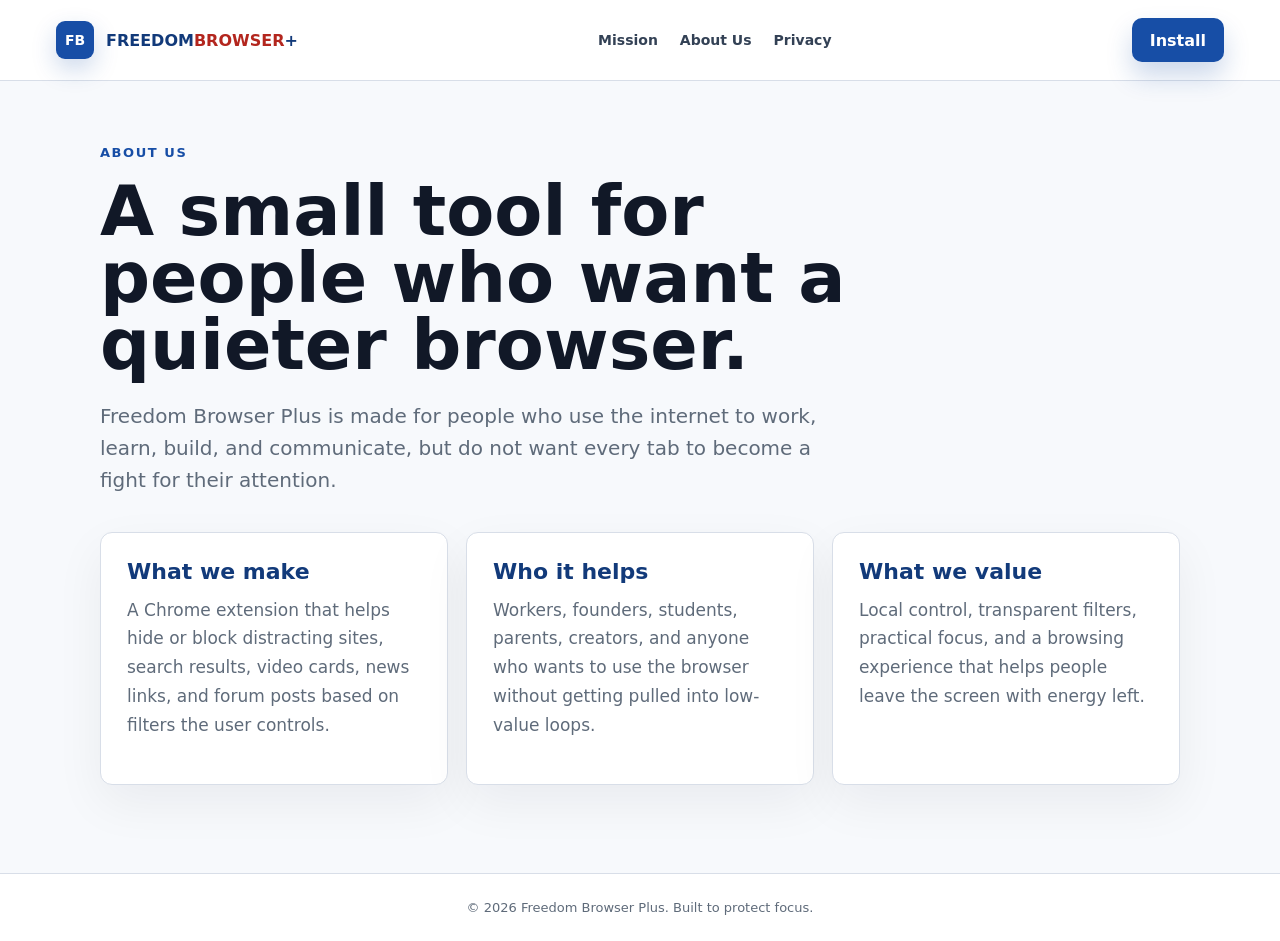
==== about.html @ 21bcc9f3 "Add Freedom Browser Plus website" ====
<!DOCTYPE html>
<html lang="en">
<head>
  <meta charset="UTF-8">
  <meta name="viewport" content="width=device-width, initial-scale=1.0">
  <title>About Us | Freedom Browser Plus</title>
  <link rel="stylesheet" href="styles.css">
</head>
<body>
  <div class="site-shell">
    <nav class="nav">
      <a class="brand" href="index.html" aria-label="Freedom Browser Plus home">
        <span class="brand-mark">FB</span>
        <span>Freedom<span>Browser</span>+</span>
      </a>
      <div class="nav-links" aria-label="Site navigation">
        <a href="mission.html">Mission</a>
        <a href="about.html">About Us</a>
        <a href="privacy.html">Privacy</a>
      </div>
      <button class="button" onclick="triggerInstall()">Install</button>
    </nav>

    <main class="page">
      <header class="page-header">
        <p class="eyebrow">About Us</p>
        <h1>A small tool for people who want a quieter browser.</h1>
        <p class="lead">
          Freedom Browser Plus is made for people who use the internet to work, learn, build, and communicate, but do not want every tab to become a fight for their attention.
        </p>
      </header>

      <section class="grid">
        <article class="card">
          <h2>What we make</h2>
          <p>A Chrome extension that helps hide or block distracting sites, search results, video cards, news links, and forum posts based on filters the user controls.</p>
        </article>
        <article class="card">
          <h2>Who it helps</h2>
          <p>Workers, founders, students, parents, creators, and anyone who wants to use the browser without getting pulled into low-value loops.</p>
        </article>
        <article class="card">
          <h2>What we value</h2>
          <p>Local control, transparent filters, practical focus, and a browsing experience that helps people leave the screen with energy left.</p>
        </article>
      </section>
    </main>

    <div id="install-success" class="modal" role="dialog" aria-modal="true" aria-labelledby="install-title">
      <div class="modal-card">
        <span class="brand-mark" style="margin: 0 auto;">FB</span>
        <h2 id="install-title">Almost Ready</h2>
        <p>Once the Chrome Web Store listing is live, this button should link directly to the published extension.</p>
        <button class="button" onclick="closeModal()">Close</button>
      </div>
    </div>

    <footer class="footer">&copy; 2026 Freedom Browser Plus. Built to protect focus.</footer>
  </div>
  <script src="script.js"></script>
</body>
</html>
---- styles.css ----
:root {
  --ink: #111827;
  --muted: #5f6b7a;
  --line: #d8dee8;
  --paper: #f7f9fc;
  --white: #ffffff;
  --blue: #174ea6;
  --blue-dark: #123a7a;
  --red: #b3261e;
}

* {
  box-sizing: border-box;
}

html {
  scroll-behavior: smooth;
}

body {
  margin: 0;
  min-height: 100vh;
  color: var(--ink);
  background: var(--paper);
  font-family: ui-sans-serif, system-ui, -apple-system, BlinkMacSystemFont, "Segoe UI", sans-serif;
  letter-spacing: 0;
}

a {
  color: inherit;
  text-decoration: none;
}

.site-shell {
  min-height: 100vh;
  display: flex;
  flex-direction: column;
}

.nav {
  position: sticky;
  top: 0;
  z-index: 10;
  display: flex;
  align-items: center;
  justify-content: space-between;
  gap: 24px;
  padding: 18px clamp(20px, 5vw, 56px);
  background: rgba(255, 255, 255, 0.94);
  border-bottom: 1px solid var(--line);
  backdrop-filter: blur(16px);
}

.brand {
  display: inline-flex;
  align-items: center;
  gap: 12px;
  font-weight: 900;
  color: var(--blue-dark);
  text-transform: uppercase;
}

.brand-mark {
  width: 38px;
  height: 38px;
  display: grid;
  place-items: center;
  border-radius: 9px;
  background: var(--blue);
  color: var(--white);
  font-size: 14px;
  box-shadow: 0 10px 25px rgba(23, 78, 166, 0.22);
}

.brand span span {
  color: var(--red);
}

.nav-links {
  display: flex;
  align-items: center;
  gap: 22px;
  color: #334155;
  font-size: 14px;
  font-weight: 750;
}

.nav-links a:hover {
  color: var(--blue);
}

.button {
  display: inline-flex;
  align-items: center;
  justify-content: center;
  min-height: 44px;
  padding: 0 18px;
  border: 0;
  border-radius: 10px;
  background: var(--blue);
  color: var(--white);
  font: inherit;
  font-weight: 850;
  cursor: pointer;
  box-shadow: 0 14px 26px rgba(23, 78, 166, 0.22);
  transition: transform 0.15s ease, background 0.15s ease;
}

.button:hover {
  background: var(--blue-dark);
  transform: translateY(-1px);
}

.button.secondary {
  background: var(--white);
  color: var(--blue-dark);
  border: 1px solid var(--line);
  box-shadow: none;
}

.home-main {
  flex: 1;
  display: flex;
  align-items: center;
  padding: clamp(54px, 8vw, 104px) clamp(20px, 5vw, 56px);
  background:
    linear-gradient(135deg, rgba(255, 255, 255, 0.96), rgba(247, 249, 252, 0.88) 44%, rgba(235, 241, 251, 0.94)),
    radial-gradient(circle at 12% 16%, rgba(23, 78, 166, 0.15), transparent 36%),
    radial-gradient(circle at 88% 20%, rgba(179, 38, 30, 0.1), transparent 32%);
}

.home-hero {
  width: min(1180px, 100%);
  margin: 0 auto;
  display: grid;
  grid-template-columns: minmax(0, 1fr) minmax(340px, 0.78fr);
  align-items: center;
  gap: clamp(34px, 7vw, 84px);
}

.home-copy {
  max-width: 720px;
}

.chrome-badge {
  display: inline-flex;
  align-items: center;
  min-height: 36px;
  margin: 0 0 22px;
  padding: 0 14px;
  border: 1px solid rgba(23, 78, 166, 0.18);
  border-radius: 999px;
  background: var(--white);
  color: var(--blue-dark);
  font-size: 13px;
  font-weight: 900;
  letter-spacing: 0.08em;
  text-transform: uppercase;
  box-shadow: 0 12px 30px rgba(15, 23, 42, 0.06);
}

.eyebrow {
  margin: 0 0 18px;
  color: var(--blue);
  font-size: 13px;
  font-weight: 900;
  letter-spacing: 0.12em;
  text-transform: uppercase;
}

h1 {
  margin: 0;
  font-size: clamp(44px, 8vw, 84px);
  line-height: 0.96;
  letter-spacing: 0;
}

.hero-copy {
  max-width: 660px;
  margin: 26px 0 34px;
  color: var(--muted);
  font-size: clamp(18px, 2.5vw, 22px);
  line-height: 1.55;
}

.install-button {
  min-height: 82px;
  padding: 0 clamp(38px, 7vw, 86px);
  border-radius: 18px;
  background: var(--red);
  font-size: clamp(22px, 3vw, 34px);
  text-transform: uppercase;
  box-shadow: 0 24px 48px rgba(179, 38, 30, 0.3);
}

.install-button:hover {
  background: #951f19;
}

.trust-row {
  display: flex;
  flex-wrap: wrap;
  gap: 10px;
  margin-top: 22px;
  color: #475569;
  font-size: 14px;
  font-weight: 800;
}

.trust-row span {
  padding: 9px 12px;
  border: 1px solid rgba(148, 163, 184, 0.38);
  border-radius: 999px;
  background: rgba(255, 255, 255, 0.74);
}

.extension-preview {
  position: relative;
  padding: 18px;
  border: 1px solid rgba(148, 163, 184, 0.36);
  border-radius: 26px;
  background: rgba(255, 255, 255, 0.7);
  box-shadow: 0 32px 90px rgba(15, 23, 42, 0.13);
}

.browser-bar {
  display: grid;
  grid-template-columns: 10px 10px 10px 1fr;
  align-items: center;
  gap: 8px;
  min-height: 42px;
  padding: 0 12px;
  border-radius: 16px 16px 0 0;
  background: #e8edf5;
  color: #64748b;
  font-size: 12px;
  font-weight: 800;
}

.browser-bar span {
  width: 10px;
  height: 10px;
  border-radius: 50%;
  background: #ef4444;
}

.browser-bar span:nth-child(2) {
  background: #f59e0b;
}

.browser-bar span:nth-child(3) {
  background: #22c55e;
}

.browser-bar div {
  min-width: 0;
  margin-left: 8px;
  padding: 8px 12px;
  border-radius: 999px;
  background: rgba(255, 255, 255, 0.86);
  overflow: hidden;
  text-overflow: ellipsis;
  white-space: nowrap;
}

.preview-panel {
  padding: 24px;
  border-radius: 0 0 16px 16px;
  background: var(--white);
}

.preview-header {
  display: flex;
  align-items: center;
  gap: 14px;
  padding-bottom: 18px;
  border-bottom: 1px solid var(--line);
}

.preview-header strong,
.preview-header small {
  display: block;
}

.preview-header strong {
  font-size: 18px;
}

.preview-header small {
  margin-top: 3px;
  color: var(--muted);
  font-weight: 750;
}

.status-line {
  display: flex;
  justify-content: space-between;
  align-items: center;
  margin: 20px 0;
  padding: 16px;
  border-radius: 14px;
  background: #eef5ff;
  color: var(--blue-dark);
  font-weight: 900;
}

.status-line strong {
  padding: 6px 10px;
  border-radius: 999px;
  background: #d7fbe8;
  color: #166534;
}

.filter-list {
  display: grid;
  gap: 10px;
}

.filter-list p {
  margin: 0;
  padding: 13px 14px;
  border: 1px solid var(--line);
  border-radius: 12px;
  color: #334155;
  font-weight: 750;
}

.preview-button {
  width: 100%;
  min-height: 48px;
  margin-top: 18px;
  border: 0;
  border-radius: 12px;
  background: var(--blue);
  color: var(--white);
  font: inherit;
  font-weight: 900;
}

.page {
  width: min(1080px, calc(100% - 40px));
  margin: 0 auto;
  padding: 64px 0 88px;
}

.page-header {
  max-width: 760px;
  margin-bottom: 36px;
}

.page-header h1 {
  font-size: clamp(42px, 6vw, 70px);
}

.lead {
  color: var(--muted);
  font-size: 20px;
  line-height: 1.6;
}

.grid {
  display: grid;
  grid-template-columns: repeat(3, minmax(0, 1fr));
  gap: 18px;
}

.card {
  padding: 26px;
  border: 1px solid var(--line);
  border-radius: 12px;
  background: var(--white);
  box-shadow: 0 18px 50px rgba(15, 23, 42, 0.06);
}

.card h2,
.card h3 {
  margin: 0 0 12px;
  color: var(--blue-dark);
  font-size: 22px;
}

.card p,
.prose p {
  margin: 0 0 18px;
  color: var(--muted);
  font-size: 17px;
  line-height: 1.7;
}

.prose {
  max-width: 820px;
}

.feature-list {
  display: grid;
  gap: 14px;
  margin-top: 24px;
}

.feature-list div {
  padding: 18px 20px;
  border-left: 5px solid var(--blue);
  background: var(--white);
  border-radius: 10px;
  color: #334155;
  font-weight: 700;
}

.modal {
  position: fixed;
  inset: 0;
  display: none;
  align-items: center;
  justify-content: center;
  padding: 20px;
  background: rgba(15, 23, 42, 0.72);
  z-index: 20;
}

.modal.open {
  display: flex;
}

.modal-card {
  width: min(520px, 100%);
  padding: 32px;
  border-radius: 16px;
  background: var(--white);
  text-align: center;
  box-shadow: 0 30px 90px rgba(0, 0, 0, 0.28);
}

.modal-card h2 {
  margin: 16px 0 8px;
  color: var(--blue-dark);
  font-size: 32px;
}

.modal-card p {
  color: var(--muted);
  line-height: 1.6;
}

.footer {
  margin-top: auto;
  padding: 26px 20px;
  border-top: 1px solid var(--line);
  background: var(--white);
  color: var(--muted);
  text-align: center;
  font-size: 13px;
}

@media (max-width: 760px) {
  .nav {
    align-items: flex-start;
    flex-direction: column;
  }

  .nav-links {
    width: 100%;
    justify-content: space-between;
    gap: 10px;
  }

  .nav .button {
    width: 100%;
  }

  .grid {
    grid-template-columns: 1fr;
  }

  .home-hero {
    grid-template-columns: 1fr;
  }

  .install-button {
    width: 100%;
  }

  .extension-preview {
    padding: 12px;
    border-radius: 20px;
  }

  .preview-panel {
    padding: 18px;
  }
}
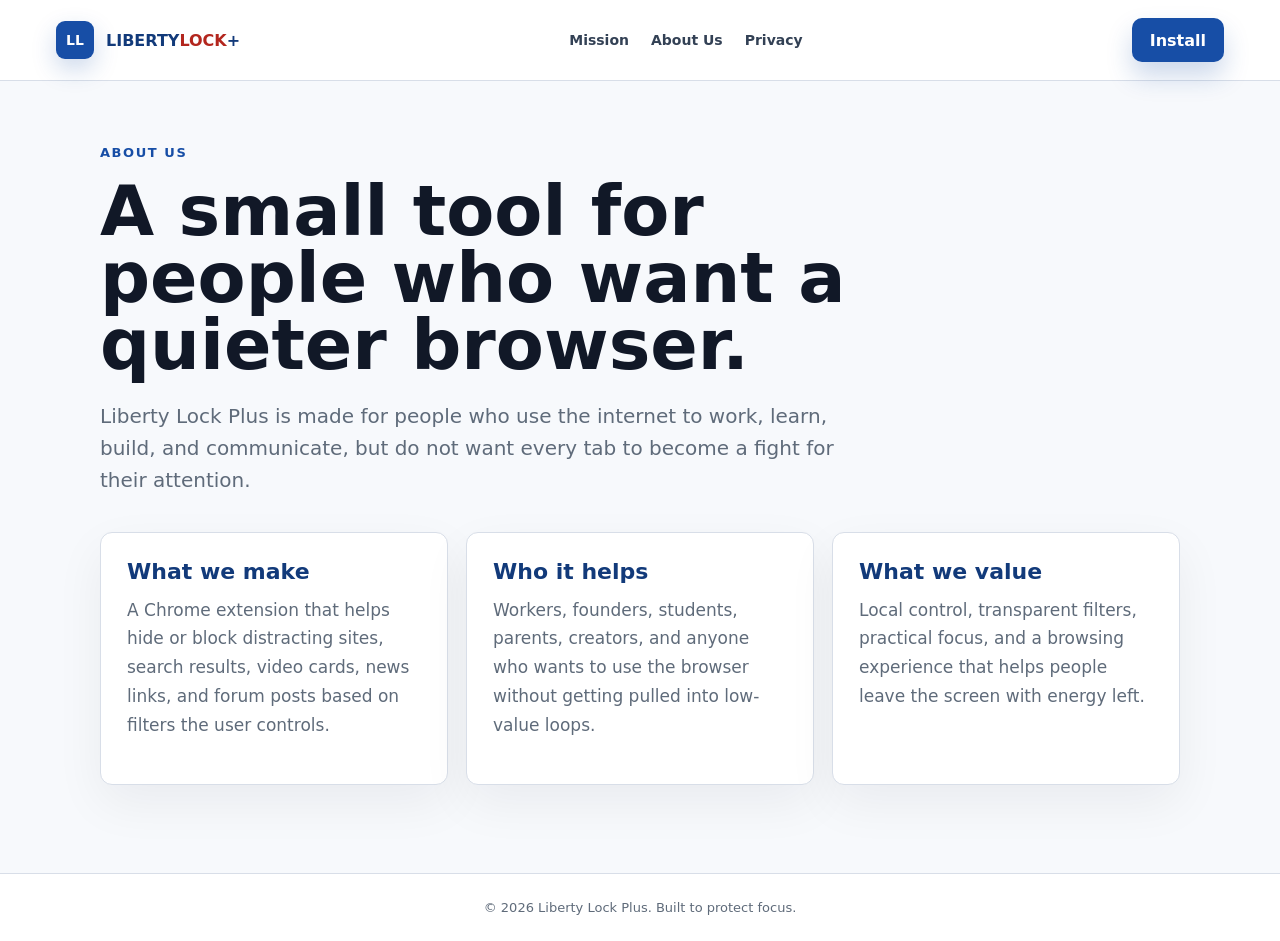
==== commit bc85a5d2: "Rebrand site to Liberty Lock Plus" ====
--- a/about.html
+++ b/about.html
@@ -3,15 +3,15 @@
 <head>
   <meta charset="UTF-8">
   <meta name="viewport" content="width=device-width, initial-scale=1.0">
-  <title>About Us | Freedom Browser Plus</title>
+  <title>About Us | Liberty Lock Plus</title>
   <link rel="stylesheet" href="styles.css">
 </head>
 <body>
   <div class="site-shell">
     <nav class="nav">
-      <a class="brand" href="index.html" aria-label="Freedom Browser Plus home">
-        <span class="brand-mark">FB</span>
-        <span>Freedom<span>Browser</span>+</span>
+      <a class="brand" href="index.html" aria-label="Liberty Lock Plus home">
+        <span class="brand-mark">LL</span>
+        <span>Liberty<span>Lock</span>+</span>
       </a>
       <div class="nav-links" aria-label="Site navigation">
         <a href="mission.html">Mission</a>
@@ -26,7 +26,7 @@
         <p class="eyebrow">About Us</p>
         <h1>A small tool for people who want a quieter browser.</h1>
         <p class="lead">
-          Freedom Browser Plus is made for people who use the internet to work, learn, build, and communicate, but do not want every tab to become a fight for their attention.
+          Liberty Lock Plus is made for people who use the internet to work, learn, build, and communicate, but do not want every tab to become a fight for their attention.
         </p>
       </header>
 
@@ -48,14 +48,14 @@
 
     <div id="install-success" class="modal" role="dialog" aria-modal="true" aria-labelledby="install-title">
       <div class="modal-card">
-        <span class="brand-mark" style="margin: 0 auto;">FB</span>
+        <span class="brand-mark" style="margin: 0 auto;">LL</span>
         <h2 id="install-title">Almost Ready</h2>
         <p>Once the Chrome Web Store listing is live, this button should link directly to the published extension.</p>
         <button class="button" onclick="closeModal()">Close</button>
       </div>
     </div>
 
-    <footer class="footer">&copy; 2026 Freedom Browser Plus. Built to protect focus.</footer>
+    <footer class="footer">&copy; 2026 Liberty Lock Plus. Built to protect focus.</footer>
   </div>
   <script src="script.js"></script>
 </body>
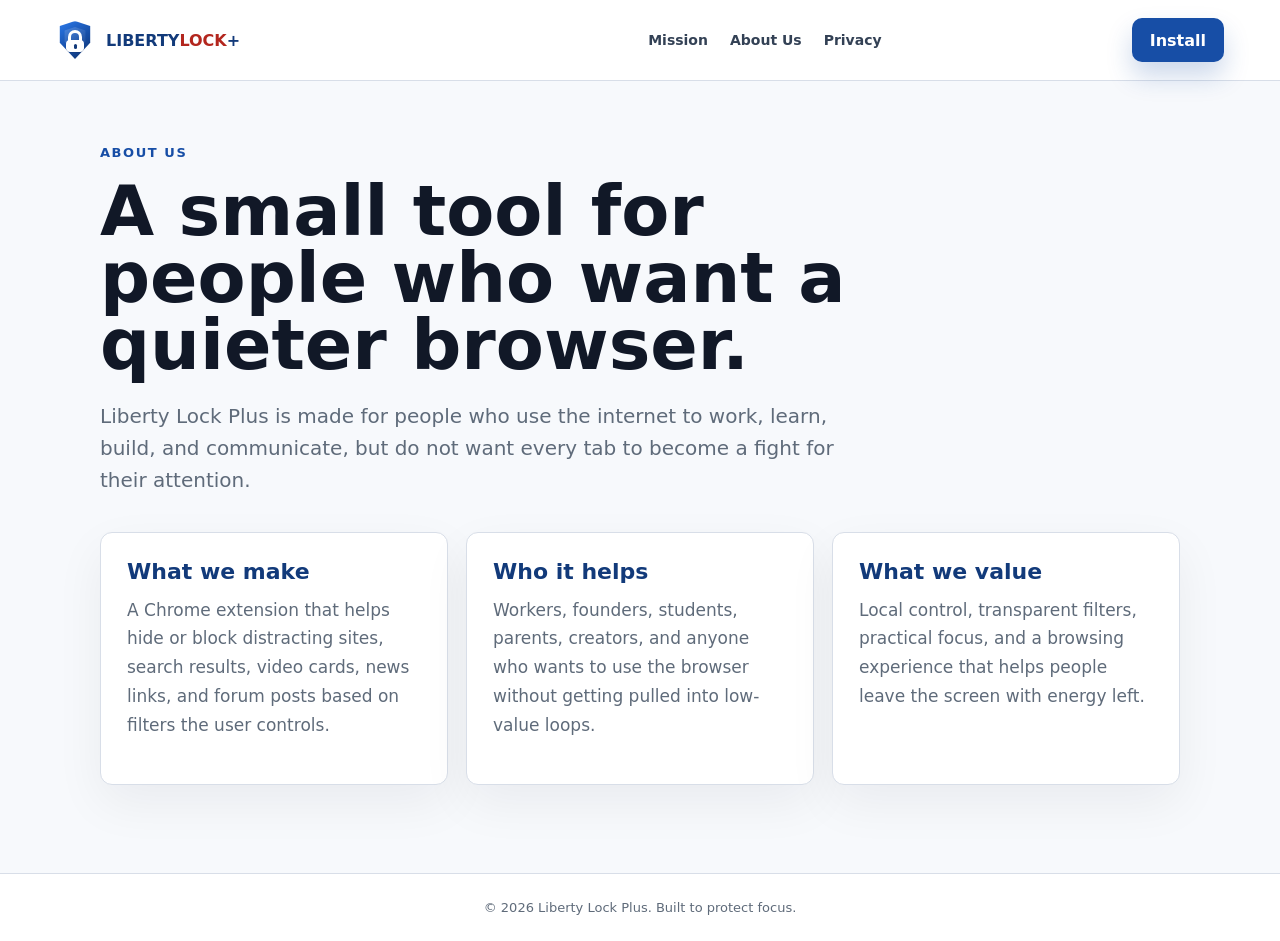
==== commit 054b657e: "Refine logo nav and CTA layout" ====
--- a/about.html
+++ b/about.html
@@ -10,7 +10,7 @@
   <div class="site-shell">
     <nav class="nav">
       <a class="brand" href="index.html" aria-label="Liberty Lock Plus home">
-        <span class="brand-mark">LL</span>
+        <span class="brand-mark" aria-hidden="true"><span class="logo-shackle"></span><span class="logo-body"></span></span>
         <span>Liberty<span>Lock</span>+</span>
       </a>
       <div class="nav-links" aria-label="Site navigation">
@@ -48,7 +48,7 @@
 
     <div id="install-success" class="modal" role="dialog" aria-modal="true" aria-labelledby="install-title">
       <div class="modal-card">
-        <span class="brand-mark" style="margin: 0 auto;">LL</span>
+        <span class="brand-mark modal-logo" aria-hidden="true"><span class="logo-shackle"></span><span class="logo-body"></span></span>
         <h2 id="install-title">Almost Ready</h2>
         <p>Once the Chrome Web Store listing is live, this button should link directly to the published extension.</p>
         <button class="button" onclick="closeModal()">Close</button>
--- a/styles.css
+++ b/styles.css
@@ -9,6 +9,32 @@
   --red: #b3261e;
 }
 
+@keyframes shaderDrift {
+  0% {
+    transform: translate3d(-3%, -2%, 0) scale(1) rotate(0deg);
+  }
+
+  50% {
+    transform: translate3d(4%, 3%, 0) scale(1.08) rotate(8deg);
+  }
+
+  100% {
+    transform: translate3d(-3%, -2%, 0) scale(1) rotate(0deg);
+  }
+}
+
+@keyframes shaderPulse {
+  0%, 100% {
+    opacity: 0.58;
+    filter: blur(34px) saturate(1.15);
+  }
+
+  50% {
+    opacity: 0.82;
+    filter: blur(42px) saturate(1.35);
+  }
+}
+
 * {
   box-sizing: border-box;
 }
@@ -43,7 +69,7 @@
   z-index: 10;
   display: flex;
   align-items: center;
-  justify-content: space-between;
+  justify-content: flex-start;
   gap: 24px;
   padding: 18px clamp(20px, 5vw, 56px);
   background: rgba(255, 255, 255, 0.94);
@@ -61,15 +87,68 @@
 }
 
 .brand-mark {
+  position: relative;
   width: 38px;
   height: 38px;
-  display: grid;
-  place-items: center;
-  border-radius: 9px;
-  background: var(--blue);
-  color: var(--white);
-  font-size: 14px;
-  box-shadow: 0 10px 25px rgba(23, 78, 166, 0.22);
+  display: inline-block;
+  flex: 0 0 auto;
+  border-radius: 13px 13px 16px 16px;
+  background:
+    linear-gradient(145deg, #2d7df0 0%, #174ea6 54%, #0f2f66 100%);
+  clip-path: polygon(50% 0, 90% 13%, 90% 57%, 50% 100%, 10% 57%, 10% 13%);
+  box-shadow:
+    0 12px 26px rgba(23, 78, 166, 0.28),
+    inset 0 1px 0 rgba(255, 255, 255, 0.35);
+}
+
+.brand-mark::after {
+  content: "";
+  position: absolute;
+  inset: 6px;
+  border-radius: 9px 9px 13px 13px;
+  background:
+    linear-gradient(145deg, rgba(255, 255, 255, 0.18), rgba(255, 255, 255, 0));
+  clip-path: inherit;
+}
+
+.logo-shackle {
+  position: absolute;
+  left: 12px;
+  top: 9px;
+  z-index: 1;
+  width: 14px;
+  height: 14px;
+  border: 3px solid #ffffff;
+  border-bottom: 0;
+  border-radius: 10px 10px 0 0;
+}
+
+.logo-body {
+  position: absolute;
+  left: 10px;
+  top: 19px;
+  z-index: 2;
+  width: 18px;
+  height: 12px;
+  border-radius: 4px;
+  background: #ffffff;
+  box-shadow: 0 1px 0 rgba(15, 23, 42, 0.12);
+}
+
+.logo-body::after {
+  content: "";
+  position: absolute;
+  left: 8px;
+  top: 4px;
+  width: 3px;
+  height: 5px;
+  border-radius: 999px;
+  background: var(--blue-dark);
+}
+
+.modal-logo {
+  display: block;
+  margin: 0 auto;
 }
 
 .brand span span {
@@ -80,9 +159,14 @@
   display: flex;
   align-items: center;
   gap: 22px;
+  margin-left: clamp(180px, 30vw, 500px);
   color: #334155;
   font-size: 14px;
   font-weight: 750;
+}
+
+.nav > .button {
+  margin-left: auto;
 }
 
 .nav-links a:hover {
@@ -119,17 +203,103 @@
 }
 
 .home-main {
+  position: relative;
   flex: 1;
   display: flex;
   align-items: center;
   padding: clamp(54px, 8vw, 104px) clamp(20px, 5vw, 56px);
+  overflow: hidden;
   background:
-    linear-gradient(135deg, rgba(255, 255, 255, 0.96), rgba(247, 249, 252, 0.88) 44%, rgba(235, 241, 251, 0.94)),
-    radial-gradient(circle at 12% 16%, rgba(23, 78, 166, 0.15), transparent 36%),
-    radial-gradient(circle at 88% 20%, rgba(179, 38, 30, 0.1), transparent 32%);
+    linear-gradient(135deg, rgba(255, 255, 255, 0.9), rgba(247, 249, 252, 0.74) 44%, rgba(228, 237, 251, 0.88)),
+    #f7f9fc;
+}
+
+.home-main::after {
+  content: "";
+  position: absolute;
+  inset: 0;
+  z-index: 0;
+  pointer-events: none;
+  background-image:
+    linear-gradient(rgba(255, 255, 255, 0.42) 1px, transparent 1px),
+    linear-gradient(90deg, rgba(255, 255, 255, 0.36) 1px, transparent 1px);
+  background-size: 42px 42px;
+  mask-image: linear-gradient(90deg, transparent, #000 16%, #000 84%, transparent);
+}
+
+.shader-field {
+  position: absolute;
+  inset: -18% -12%;
+  z-index: 0;
+  pointer-events: none;
+  background:
+    radial-gradient(circle at 18% 28%, rgba(23, 78, 166, 0.2), transparent 26%),
+    radial-gradient(circle at 76% 18%, rgba(179, 38, 30, 0.17), transparent 24%),
+    radial-gradient(circle at 62% 78%, rgba(24, 125, 107, 0.18), transparent 30%);
+}
+
+.shader-field::before {
+  content: "";
+  position: absolute;
+  inset: 12% 8%;
+  border-radius: 48% 52% 42% 58%;
+  background:
+    conic-gradient(from 130deg at 50% 50%,
+      rgba(23, 78, 166, 0.52),
+      rgba(58, 119, 218, 0.26),
+      rgba(255, 255, 255, 0.16),
+      rgba(179, 38, 30, 0.36),
+      rgba(24, 125, 107, 0.32),
+      rgba(23, 78, 166, 0.52));
+  animation: shaderDrift 18s ease-in-out infinite, shaderPulse 8s ease-in-out infinite;
+  mix-blend-mode: multiply;
+}
+
+.shader-layer {
+  position: absolute;
+  border-radius: 999px;
+  filter: blur(38px);
+  opacity: 0.72;
+  animation: shaderDrift 16s ease-in-out infinite;
+}
+
+.layer-one {
+  width: 46vw;
+  height: 46vw;
+  min-width: 360px;
+  min-height: 360px;
+  left: 1%;
+  top: 4%;
+  background: rgba(23, 78, 166, 0.32);
+}
+
+.layer-two {
+  width: 36vw;
+  height: 36vw;
+  min-width: 280px;
+  min-height: 280px;
+  right: 6%;
+  top: 12%;
+  background: rgba(179, 38, 30, 0.24);
+  animation-duration: 21s;
+  animation-delay: -5s;
+}
+
+.layer-three {
+  width: 40vw;
+  height: 40vw;
+  min-width: 300px;
+  min-height: 300px;
+  right: 22%;
+  bottom: -12%;
+  background: rgba(25, 127, 104, 0.22);
+  animation-duration: 24s;
+  animation-delay: -9s;
 }
 
 .home-hero {
+  position: relative;
+  z-index: 1;
   width: min(1180px, 100%);
   margin: 0 auto;
   display: grid;
@@ -140,6 +310,12 @@
 
 .home-copy {
   max-width: 720px;
+  padding: clamp(22px, 3vw, 34px);
+  border: 1px solid rgba(255, 255, 255, 0.62);
+  border-radius: 28px;
+  background: rgba(255, 255, 255, 0.42);
+  box-shadow: 0 28px 80px rgba(15, 23, 42, 0.1);
+  backdrop-filter: blur(20px);
 }
 
 .chrome-badge {
@@ -184,17 +360,26 @@
 }
 
 .install-button {
+  width: 100%;
   min-height: 82px;
-  padding: 0 clamp(38px, 7vw, 86px);
+  padding: 0 clamp(24px, 5vw, 56px);
   border-radius: 18px;
-  background: var(--red);
-  font-size: clamp(22px, 3vw, 34px);
-  text-transform: uppercase;
-  box-shadow: 0 24px 48px rgba(179, 38, 30, 0.3);
+  background:
+    linear-gradient(135deg, #1a73e8, var(--blue-dark));
+  font-size: clamp(22px, 3vw, 32px);
+  box-shadow: 0 24px 48px rgba(23, 78, 166, 0.3);
 }
 
 .install-button:hover {
-  background: #951f19;
+  background:
+    linear-gradient(135deg, #155ab6, #0f2f66);
+}
+
+.cta-note {
+  margin: 14px 0 0;
+  color: #475569;
+  font-size: 14px;
+  font-weight: 750;
 }
 
 .trust-row {
@@ -219,8 +404,9 @@
   padding: 18px;
   border: 1px solid rgba(148, 163, 184, 0.36);
   border-radius: 26px;
-  background: rgba(255, 255, 255, 0.7);
-  box-shadow: 0 32px 90px rgba(15, 23, 42, 0.13);
+  background: rgba(255, 255, 255, 0.62);
+  box-shadow: 0 32px 90px rgba(15, 23, 42, 0.16);
+  backdrop-filter: blur(22px);
 }
 
 .browser-bar {
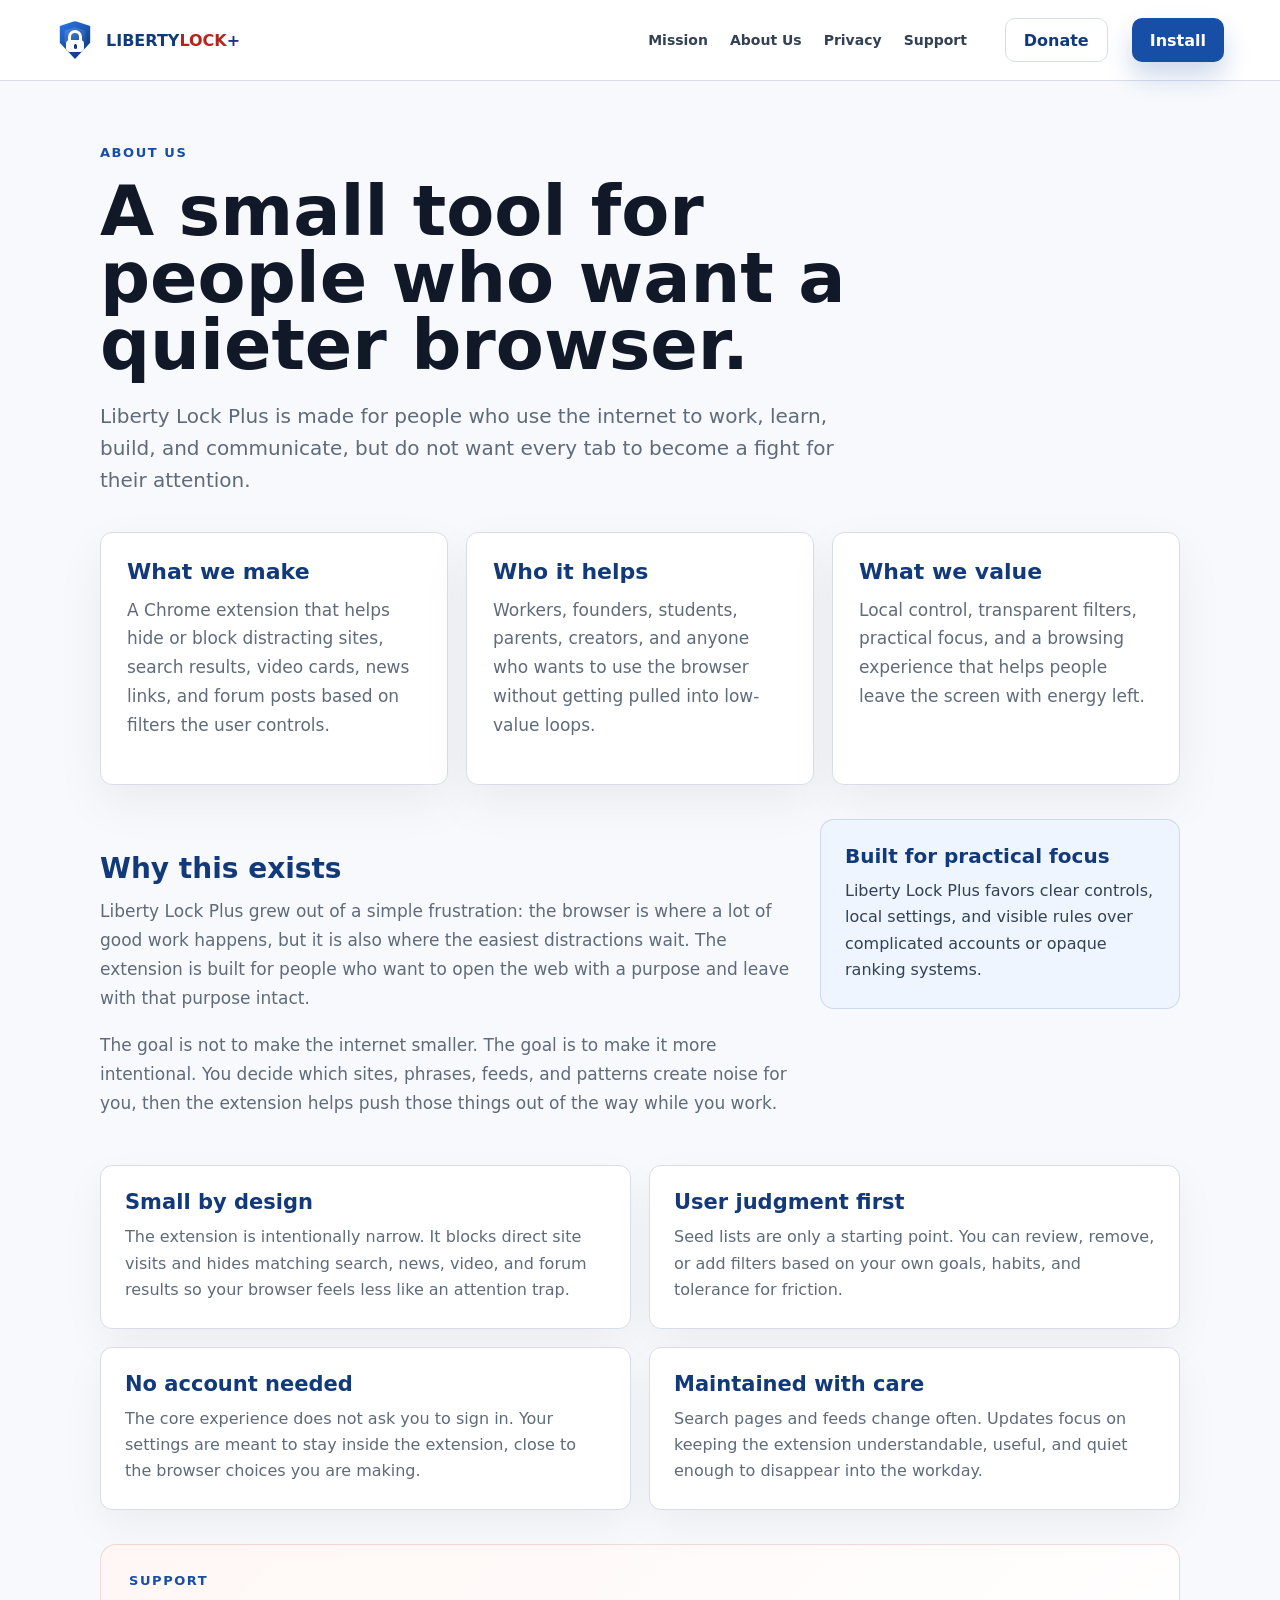
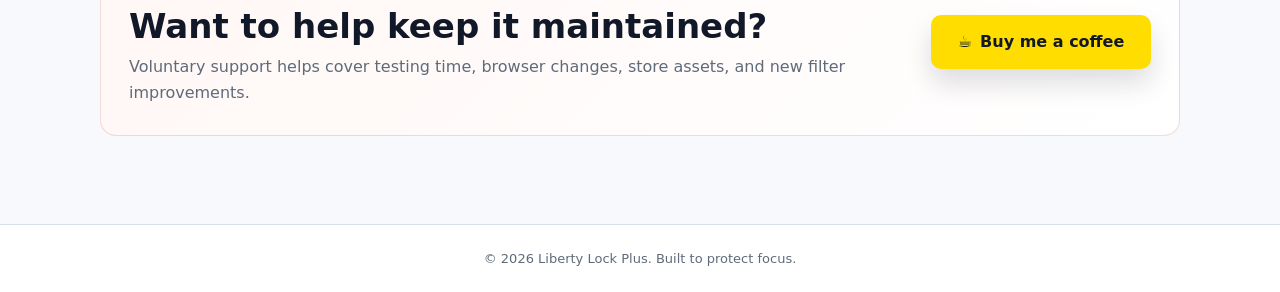
==== commit 2b9fc414: "Add donation page and expand site content" ====
--- a/about.html
+++ b/about.html
@@ -4,7 +4,7 @@
   <meta charset="UTF-8">
   <meta name="viewport" content="width=device-width, initial-scale=1.0">
   <title>About Us | Liberty Lock Plus</title>
-  <link rel="stylesheet" href="styles.css">
+  <link rel="stylesheet" href="styles.css?v=20260522-5">
 </head>
 <body>
   <div class="site-shell">
@@ -17,8 +17,10 @@
         <a href="mission.html">Mission</a>
         <a href="about.html">About Us</a>
         <a href="privacy.html">Privacy</a>
+        <a href="donate.html">Support</a>
       </div>
-      <button class="button" onclick="triggerInstall()">Install</button>
+      <a class="button secondary nav-support" href="donate.html">Donate</a>
+      <a class="button" href="https://chromewebstore.google.com/detail/liberty-lock-plus/bidblgoobmadjoogpfpldkonhlhlhfmn">Install</a>
     </nav>
 
     <main class="page">
@@ -44,6 +46,50 @@
           <p>Local control, transparent filters, practical focus, and a browsing experience that helps people leave the screen with energy left.</p>
         </article>
       </section>
+
+      <section class="split-section">
+        <div class="prose">
+          <h2>Why this exists</h2>
+          <p>
+            Liberty Lock Plus grew out of a simple frustration: the browser is where a lot of good work happens, but it is also where the easiest distractions wait. The extension is built for people who want to open the web with a purpose and leave with that purpose intact.
+          </p>
+          <p>
+            The goal is not to make the internet smaller. The goal is to make it more intentional. You decide which sites, phrases, feeds, and patterns create noise for you, then the extension helps push those things out of the way while you work.
+          </p>
+        </div>
+        <aside class="note-panel">
+          <strong>Built for practical focus</strong>
+          <p>Liberty Lock Plus favors clear controls, local settings, and visible rules over complicated accounts or opaque ranking systems.</p>
+        </aside>
+      </section>
+
+      <section class="detail-grid" aria-label="How we build Liberty Lock Plus">
+        <article>
+          <h2>Small by design</h2>
+          <p>The extension is intentionally narrow. It blocks direct site visits and hides matching search, news, video, and forum results so your browser feels less like an attention trap.</p>
+        </article>
+        <article>
+          <h2>User judgment first</h2>
+          <p>Seed lists are only a starting point. You can review, remove, or add filters based on your own goals, habits, and tolerance for friction.</p>
+        </article>
+        <article>
+          <h2>No account needed</h2>
+          <p>The core experience does not ask you to sign in. Your settings are meant to stay inside the extension, close to the browser choices you are making.</p>
+        </article>
+        <article>
+          <h2>Maintained with care</h2>
+          <p>Search pages and feeds change often. Updates focus on keeping the extension understandable, useful, and quiet enough to disappear into the workday.</p>
+        </article>
+      </section>
+
+      <section class="callout-band">
+        <div>
+          <p class="eyebrow">Support</p>
+          <h2>Want to help keep it maintained?</h2>
+          <p>Voluntary support helps cover testing time, browser changes, store assets, and new filter improvements.</p>
+        </div>
+        <a class="button donate-button compact" href="donate.html"><span aria-hidden="true">&#9749;</span> Buy me a coffee</a>
+      </section>
     </main>
 
     <div id="install-success" class="modal" role="dialog" aria-modal="true" aria-labelledby="install-title">
@@ -57,6 +103,6 @@
 
     <footer class="footer">&copy; 2026 Liberty Lock Plus. Built to protect focus.</footer>
   </div>
-  <script src="script.js"></script>
+  <script src="script.js?v=20260522-5"></script>
 </body>
 </html>
--- a/styles.css
+++ b/styles.css
@@ -167,6 +167,14 @@
 
 .nav > .button {
   margin-left: auto;
+}
+
+.nav-support {
+  margin-left: auto;
+}
+
+.nav-support + .button {
+  margin-left: 0;
 }
 
 .nav-links a:hover {
@@ -361,13 +369,16 @@
 
 .install-button {
   width: 100%;
-  min-height: 82px;
+  min-height: 68px;
   padding: 0 clamp(24px, 5vw, 56px);
-  border-radius: 18px;
+  border-radius: 16px;
   background:
     linear-gradient(135deg, #1a73e8, var(--blue-dark));
-  font-size: clamp(22px, 3vw, 32px);
-  box-shadow: 0 24px 48px rgba(23, 78, 166, 0.3);
+  font-size: clamp(20px, 2.4vw, 28px);
+  letter-spacing: 0;
+  box-shadow:
+    0 18px 38px rgba(23, 78, 166, 0.28),
+    inset 0 1px 0 rgba(255, 255, 255, 0.25);
 }
 
 .install-button:hover {
@@ -523,6 +534,94 @@
   font-weight: 900;
 }
 
+.support-band {
+  width: min(1180px, calc(100% - 40px));
+  margin: 0 auto 72px;
+  display: grid;
+  grid-template-columns: minmax(0, 1fr) minmax(300px, 420px);
+  gap: clamp(24px, 5vw, 56px);
+  align-items: stretch;
+  padding: clamp(26px, 5vw, 44px);
+  border: 1px solid rgba(216, 222, 232, 0.86);
+  border-radius: 24px;
+  background:
+    linear-gradient(135deg, rgba(255, 255, 255, 0.96), rgba(238, 245, 255, 0.86)),
+    var(--white);
+  box-shadow: 0 24px 70px rgba(15, 23, 42, 0.08);
+}
+
+.support-copy {
+  align-self: center;
+}
+
+.support-copy h2 {
+  max-width: 720px;
+  margin: 0 0 18px;
+  color: var(--ink);
+  font-size: clamp(30px, 4.6vw, 52px);
+  line-height: 1.04;
+  letter-spacing: 0;
+}
+
+.support-copy p:not(.eyebrow),
+.support-card p {
+  margin: 0;
+  color: var(--muted);
+  font-size: 17px;
+  line-height: 1.65;
+}
+
+.support-card {
+  display: flex;
+  flex-direction: column;
+  justify-content: center;
+  gap: 14px;
+  padding: 26px;
+  border: 1px solid rgba(23, 78, 166, 0.16);
+  border-radius: 18px;
+  background: var(--white);
+  box-shadow: 0 18px 42px rgba(23, 78, 166, 0.1);
+}
+
+.support-icon {
+  width: 50px;
+  height: 50px;
+  display: grid;
+  place-items: center;
+  border-radius: 16px;
+  background: #e8f1ff;
+  color: var(--blue-dark);
+  font-size: 24px;
+  font-weight: 950;
+}
+
+.support-card strong {
+  color: var(--blue-dark);
+  font-size: 24px;
+  line-height: 1.15;
+}
+
+.donate-button {
+  width: 100%;
+  min-height: 54px;
+  margin-top: 4px;
+  gap: 8px;
+  background: #ffdd00;
+  color: #111827;
+  box-shadow: 0 14px 26px rgba(17, 24, 39, 0.14);
+}
+
+.donate-button:hover {
+  background: #f4cc00;
+  color: #111827;
+}
+
+.support-card small {
+  color: #64748b;
+  font-size: 12px;
+  line-height: 1.45;
+}
+
 .page {
   width: min(1080px, calc(100% - 40px));
   margin: 0 auto;
@@ -577,6 +676,172 @@
   max-width: 820px;
 }
 
+.prose h2 {
+  margin: 34px 0 12px;
+  color: var(--blue-dark);
+  font-size: 28px;
+  line-height: 1.15;
+}
+
+.split-section {
+  display: grid;
+  grid-template-columns: minmax(0, 1fr) minmax(280px, 360px);
+  gap: 28px;
+  align-items: start;
+  margin-top: 34px;
+}
+
+.note-panel {
+  padding: 24px;
+  border: 1px solid rgba(23, 78, 166, 0.16);
+  border-radius: 14px;
+  background: #eef5ff;
+  color: #334155;
+}
+
+.note-panel strong {
+  display: block;
+  margin-bottom: 10px;
+  color: var(--blue-dark);
+  font-size: 20px;
+}
+
+.note-panel p {
+  margin: 0;
+  line-height: 1.65;
+}
+
+.detail-grid {
+  display: grid;
+  grid-template-columns: repeat(2, minmax(0, 1fr));
+  gap: 18px;
+  margin-top: 30px;
+}
+
+.detail-grid article {
+  padding: 24px;
+  border: 1px solid var(--line);
+  border-radius: 12px;
+  background: var(--white);
+  box-shadow: 0 16px 42px rgba(15, 23, 42, 0.05);
+}
+
+.detail-grid h2 {
+  margin: 0 0 10px;
+  color: var(--blue-dark);
+  font-size: 21px;
+}
+
+.detail-grid p {
+  margin: 0;
+  color: var(--muted);
+  font-size: 16px;
+  line-height: 1.65;
+}
+
+.callout-band {
+  display: flex;
+  align-items: center;
+  justify-content: space-between;
+  gap: 24px;
+  margin-top: 34px;
+  padding: 28px;
+  border: 1px solid rgba(179, 38, 30, 0.16);
+  border-radius: 16px;
+  background: linear-gradient(135deg, #fff7f5, #ffffff);
+}
+
+.callout-band h2 {
+  margin: 0 0 8px;
+  color: var(--ink);
+  font-size: clamp(24px, 3vw, 34px);
+}
+
+.callout-band p:not(.eyebrow) {
+  margin: 0;
+  color: var(--muted);
+  line-height: 1.65;
+}
+
+.compact {
+  width: auto;
+  min-width: 220px;
+  padding: 0 22px;
+}
+
+.privacy-copy {
+  margin-top: 34px;
+}
+
+.donation-page {
+  width: min(1120px, calc(100% - 40px));
+}
+
+.donation-header {
+  max-width: 820px;
+}
+
+.donation-layout {
+  display: grid;
+  grid-template-columns: minmax(320px, 0.9fr) minmax(0, 1.1fr);
+  gap: 24px;
+  align-items: stretch;
+}
+
+.donation-panel {
+  display: flex;
+  flex-direction: column;
+  gap: 14px;
+  padding: clamp(26px, 4vw, 38px);
+  border: 1px solid rgba(23, 78, 166, 0.18);
+  border-radius: 18px;
+  background: var(--white);
+  box-shadow: 0 22px 62px rgba(15, 23, 42, 0.08);
+}
+
+.donation-panel h2 {
+  margin: 0;
+  color: var(--blue-dark);
+  font-size: clamp(28px, 4vw, 44px);
+}
+
+.donation-panel p,
+.donation-panel small {
+  margin: 0;
+  color: var(--muted);
+  line-height: 1.65;
+}
+
+.donation-page-button {
+  margin-top: 8px;
+}
+
+.impact-list {
+  display: grid;
+  gap: 14px;
+}
+
+.impact-list article {
+  padding: 24px;
+  border-left: 5px solid var(--blue);
+  border-radius: 12px;
+  background: var(--white);
+  box-shadow: 0 16px 42px rgba(15, 23, 42, 0.05);
+}
+
+.impact-list h2 {
+  margin: 0 0 10px;
+  color: var(--blue-dark);
+  font-size: 22px;
+}
+
+.impact-list p {
+  margin: 0;
+  color: var(--muted);
+  font-size: 16px;
+  line-height: 1.65;
+}
+
 .feature-list {
   display: grid;
   gap: 14px;
@@ -653,8 +918,27 @@
     width: 100%;
   }
 
+  .nav-support {
+    margin-left: 0;
+  }
+
   .grid {
     grid-template-columns: 1fr;
+  }
+
+  .split-section,
+  .detail-grid,
+  .donation-layout {
+    grid-template-columns: 1fr;
+  }
+
+  .callout-band {
+    align-items: stretch;
+    flex-direction: column;
+  }
+
+  .compact {
+    width: 100%;
   }
 
   .home-hero {
@@ -673,4 +957,9 @@
   .preview-panel {
     padding: 18px;
   }
-}
+
+  .support-band {
+    grid-template-columns: 1fr;
+    margin-bottom: 42px;
+  }
+}
